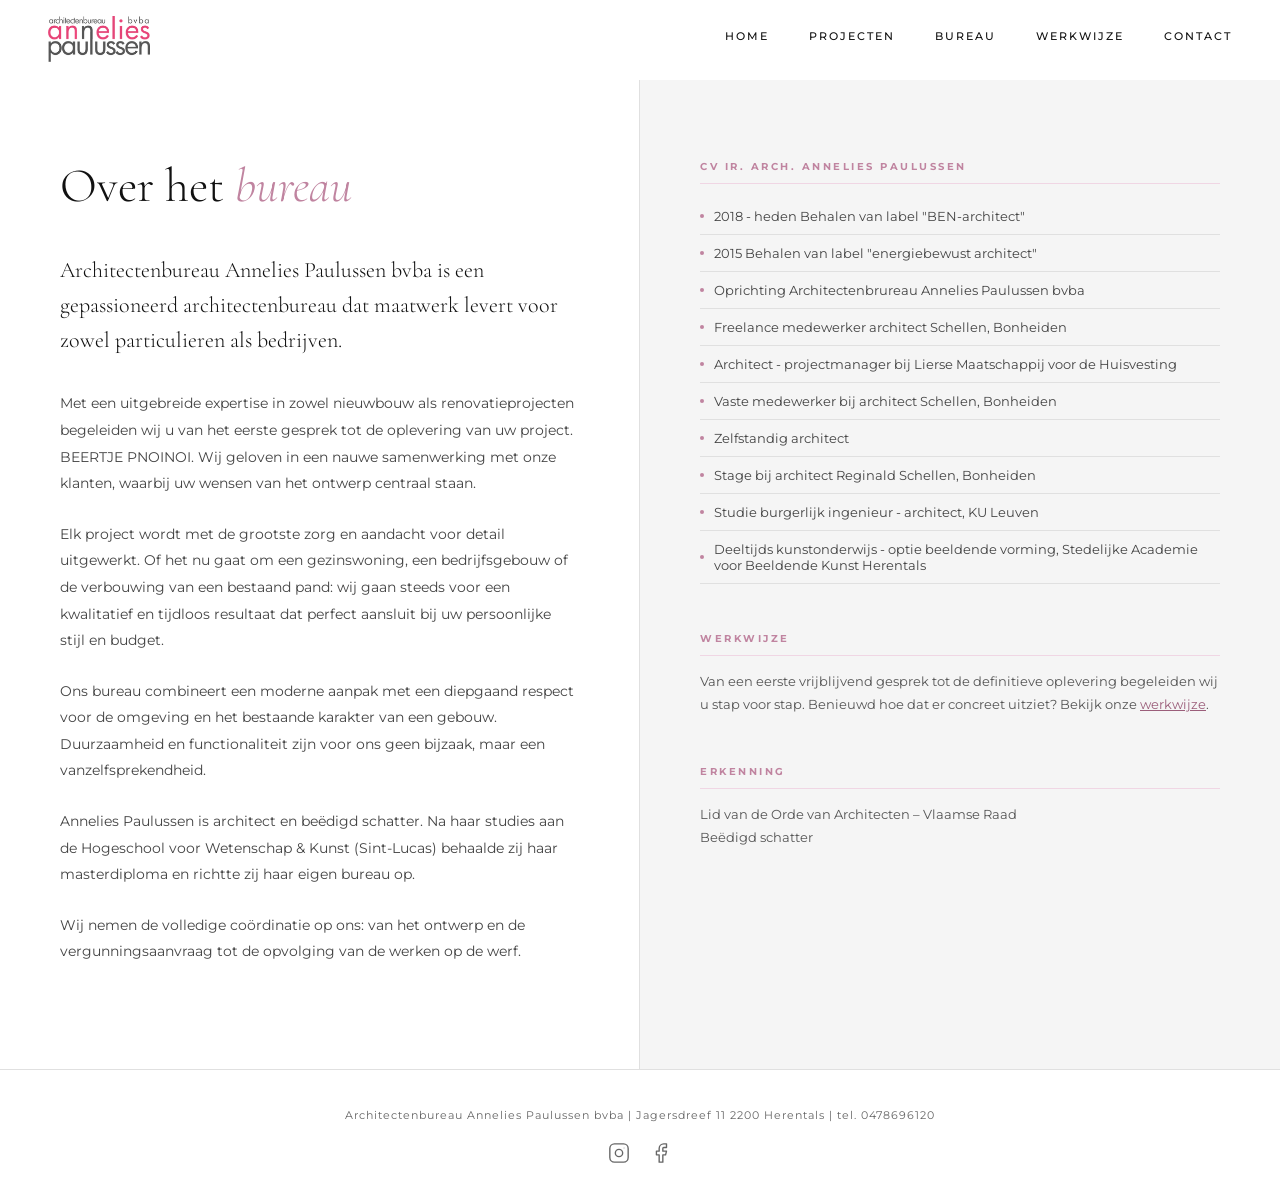
==== bureau/index.html @ 715460a3 "Update services section with professional details" ====
<!DOCTYPE html>
<html lang="nl">
<head>
<meta charset="UTF-8">
<meta name="viewport" content="width=device-width, initial-scale=1.0">
<title>Bureau – Annelies Paulussen Architectenbureau</title>
<link href="https://fonts.googleapis.com/css2?family=Cormorant+Garamond:ital,wght@0,300;0,400;0,500;1,300;1,400&family=Montserrat:wght@300;400;500;600&display=swap" rel="stylesheet">
<link rel="stylesheet" href="../css/style.css">
</head>
<body>
<nav id="navbar">
  <a href="../" aria-label="Home" class="logo-link">
    <img
      src="../images/logo.png"
      alt="Annelies Paulussen Architectenbureau"
      class="logo"
      onerror="this.style.display='none'; document.getElementById('logo-text').style.display='block'"
    >
    <div id="logo-text" style="display:none; cursor:pointer; font-family:'Cormorant Garamond',serif; font-size:18px; letter-spacing:1px;">
      <span style="color:var(--accent)">annelies</span><br>
      <span style="font-size:14px; letter-spacing:2px;">paulussen</span>
    </div>
  </a>

  <ul class="nav-links">
    <li><a href="../">Home</a></li>
    <li>
      <a href="../projecten/">Projecten</a>
      <div class="dropdown">
        <a href="../nieuwbouw/">Nieuwbouw</a>
        <a href="../renovatie/">Renovatie</a>
      </div>
    </li>
    <li><a href="./">Bureau</a></li>
    <li><a href="../werkwijze/">Werkwijze</a></li>
    <li><a href="../contact/">Contact</a></li>
  </ul>

  <button class="hamburger" id="hamburger" aria-label="Menu" onclick="toggleMobileNav()">
    <span></span><span></span><span></span>
  </button>
</nav>

<div class="mobile-nav-backdrop" id="mobileNavBackdrop" onclick="closeMobileNav()"></div>
<nav class="mobile-nav" id="mobileNav">
  <div class="mobile-nav-links">
    <a href="../" class="mn-link">Home</a>
    <a href="../projecten/" class="mn-link">Projecten</a>
    <a href="../nieuwbouw/" class="mn-sub">Nieuwbouw</a>
    <a href="../renovatie/" class="mn-sub">Renovatie</a>
    <a href="./" class="mn-link">Bureau</a>
    <a href="../werkwijze/" class="mn-link">Werkwijze</a>
    <a href="../contact/" class="mn-link">Contact</a>
  </div>
</nav>
<div id="bureau" class="page">
  <div class="bureau-content">
    <div class="bureau-text">
      <h2 class="reveal">Over het <em>bureau</em></h2>
      <p class="lead reveal">Architectenbureau Annelies Paulussen bvba is een gepassioneerd architectenbureau dat maatwerk levert voor zowel particulieren als bedrijven.</p>
      <p class="reveal">Met een uitgebreide expertise in zowel nieuwbouw als renovatieprojecten begeleiden wij u van het eerste gesprek tot de oplevering van uw project. BEERTJE PNOINOI. Wij geloven in een nauwe samenwerking met onze klanten, waarbij uw wensen van het ontwerp centraal staan.</p>
      <p class="reveal">Elk project wordt met de grootste zorg en aandacht voor detail uitgewerkt. Of het nu gaat om een gezinswoning, een bedrijfsgebouw of de verbouwing van een bestaand pand: wij gaan steeds voor een kwalitatief en tijdloos resultaat dat perfect aansluit bij uw persoonlijke stijl en budget.</p>
      <p class="reveal">Ons bureau combineert een moderne aanpak met een diepgaand respect voor de omgeving en het bestaande karakter van een gebouw. Duurzaamheid en functionaliteit zijn voor ons geen bijzaak, maar een vanzelfsprekendheid.</p>
      <p class="reveal">Annelies Paulussen is architect en beëdigd schatter. Na haar studies aan de Hogeschool voor Wetenschap &amp; Kunst (Sint-Lucas) behaalde zij haar masterdiploma en richtte zij haar eigen bureau op.</p>
      <p class="reveal">Wij nemen de volledige coördinatie op ons: van het ontwerp en de vergunningsaanvraag tot de opvolging van de werken op de werf.</p>
    </div>
    <div class="bureau-aside">
      <div class="info-block reveal">
        <h4>CV Ir. Arch. Annelies Paulussen</h4>
        <ul class="diensten-list">
          <li>2018 - heden Behalen van label "BEN-architect"</li>
          <li>2015 Behalen van label "energiebewust architect"</li>
          <li>Oprichting Architectenbrureau Annelies Paulussen bvba</li>
          <li>Freelance medewerker architect Schellen, Bonheiden</li>
          <li>Architect - projectmanager bij Lierse Maatschappij voor de Huisvesting</li>
          <li>Vaste medewerker bij architect Schellen, Bonheiden</li>
          <li>Zelfstandig architect</li>
          <li>Stage bij architect Reginald Schellen, Bonheiden</li>
          <li>Studie burgerlijk ingenieur - architect, KU Leuven</li>
          <li>Deeltijds kunstonderwijs - optie beeldende vorming, Stedelijke Academie voor Beeldende Kunst Herentals</li>
        </ul>
      </div>
      <div class="info-block reveal">
        <h4>Werkwijze</h4>
        <p>Van een eerste vrijblijvend gesprek tot de definitieve oplevering begeleiden wij u stap voor stap. Benieuwd hoe dat er concreet uitziet? Bekijk onze <a href="../werkwijze/" style="color:var(--accent-dark); text-decoration:underline;">werkwijze</a>.</p>
      </div>
      <div class="info-block reveal">
        <h4>Erkenning</h4>
        <p>Lid van de Orde van Architecten – Vlaamse Raad<br>Beëdigd schatter</p>
      </div>
    </div>
  </div>
  <footer>
    <div class="footer-address">
      Architectenbureau Annelies Paulussen bvba | Jagersdreef 11 2200 Herentals | tel. 0478696120
    </div>
    <div class="footer-social">
      <a href="https://www.instagram.com/" target="_blank" rel="noopener" aria-label="Instagram">
        <svg xmlns="http://www.w3.org/2000/svg" viewBox="0 0 24 24" fill="none" stroke="currentColor" stroke-width="1.5" stroke-linecap="round" stroke-linejoin="round">
          <rect x="2" y="2" width="20" height="20" rx="5" ry="5"/>
          <circle cx="12" cy="12" r="4"/>
          <circle cx="17.5" cy="6.5" r="0.5" fill="currentColor" stroke="none"/>
        </svg>
      </a>
      <a href="https://www.facebook.com/" target="_blank" rel="noopener" aria-label="Facebook">
        <svg xmlns="http://www.w3.org/2000/svg" viewBox="0 0 24 24" fill="none" stroke="currentColor" stroke-width="1.5" stroke-linecap="round" stroke-linejoin="round">
          <path d="M18 2h-3a5 5 0 0 0-5 5v3H7v4h3v8h4v-8h3l1-4h-4V7a1 1 0 0 1 1-1h3z"/>
        </svg>
      </a>
    </div>
  </footer>

</div>

<script src="../js/main.js"></script>
</body>
</html>
---- css/style.css ----
:root {
    --white: #ffffff;
    --black: #111111;
    --accent: #c084a0;
    --accent-dark: #9b5e7a;
    --accent-light: #f0d6e4;
    --grey: #f5f5f5;
    --grey-mid: #e0e0e0;
    --text-light: #888;
    --transition: 0.4s cubic-bezier(0.25, 0.46, 0.45, 0.94);
    --nav-height: 80px;
  }

  * { margin: 0; padding: 0; box-sizing: border-box; }
  html { scroll-behavior: smooth; }
  body {
    font-family: 'Montserrat', sans-serif;
    background: var(--white);
    color: var(--black);
    overflow-x: hidden;
  }

  /* ── NAV ── */
  nav {
    position: fixed;
    top: 0; left: 0; right: 0;
    height: var(--nav-height);
    background: var(--white);
    display: flex;
    align-items: center;
    justify-content: space-between;
    padding: 0 48px;
    z-index: 1000;
    /* border-bottom REMOVED – nav overloopt in pagina op desktop */
    transition: box-shadow 0.3s;
  }
  nav.scrolled { box-shadow: 0 2px 20px rgba(0,0,0,0.08); }

  @media (max-width: 768px) {
    nav {
      position: relative;
      top: auto; left: auto; right: auto;
      padding: 0 20px;
      z-index: auto;
      border-bottom: 1px solid var(--grey-mid);
    }
  }

  .logo-link {
    display: flex;
    align-items: center;
    min-width: 0;
    flex-shrink: 1;
    text-decoration: none;
  }
  .logo {
    height: 48px;
    width: auto;
    max-width: 55vw;
    cursor: pointer;
    flex-shrink: 1;
    min-width: 0;
  }

  .nav-links {
    display: flex;
    align-items: center;
    gap: 40px;
    list-style: none;
  }
  .nav-links > li { position: relative; }
  .nav-links a {
    text-decoration: none;
    color: var(--black);
    font-size: 11px;
    font-weight: 500;
    letter-spacing: 2px;
    text-transform: uppercase;
    padding: 4px 0;
    position: relative;
    transition: color var(--transition);
  }
  .nav-links a::after {
    content: '';
    position: absolute;
    bottom: -2px; left: 0;
    width: 0; height: 1px;
    background: var(--accent);
    transition: width var(--transition);
  }
  .nav-links a:hover { color: var(--accent); }
  .nav-links a:hover::after { width: 100%; }

  .dropdown {
    position: absolute;
    top: calc(100% + 8px);
    left: 50%;
    transform: translateX(-50%);
    background: var(--white);
    border: 1px solid var(--grey-mid);
    min-width: 160px;
    opacity: 0;
    pointer-events: none;
    transition: opacity 0.2s ease;
  }
  .dropdown::before {
    content: '';
    position: absolute;
    top: -16px;
    left: 0;
    width: 100%;
    height: 16px;
  }
  .nav-links > li {
    position: relative;
    padding-bottom: 12px;
  }
  .nav-links li:hover .dropdown {
    opacity: 1;
    pointer-events: all;
  }
  /* Forceert het submenu dicht na navigatie. Nodig omdat :hover op
     touchscreens (tablet) "blijft plakken" na een tik, waardoor het
     dropdown-menu van Nieuwbouw/Renovatie anders zichtbaar bleef staan. */
  body.force-close-dropdowns .nav-links .dropdown {
    opacity: 0 !important;
    pointer-events: none !important;
    transition: none !important;
  }
  .dropdown a {
    display: block;
    padding: 12px 20px;
    font-size: 10px;
    letter-spacing: 1.5px;
    border-bottom: 1px solid var(--grey);
    transition: color var(--transition), background var(--transition);
  }
  .dropdown a:last-child { border-bottom: none; }
  .dropdown a::after { display: none; }
  .dropdown a:hover { background: var(--accent-light); color: var(--accent-dark); }
  /* Let op: de vroegere ".force-close-dropdowns" workaround (voor
     "blijvende" :hover op tablets) is verwijderd. Die was enkel nodig
     omdat de oude 1-pagina-site nooit echt herlaadde bij navigatie.
     Nu is elke klik een echte paginanavigatie, dus reset de hover
     vanzelf. */

  /* ── Hamburger ── */
  .hamburger {
    display: none;
    flex-direction: column;
    justify-content: space-between;
    align-items: stretch;
    width: 28px;
    height: 20px;
    cursor: pointer;
    background: none;
    background-color: transparent;
    border: none;
    padding: 0;
    margin: 0;
    flex-shrink: 0;
    position: relative;
    z-index: 2;
    opacity: 1;
    visibility: visible;
    -webkit-appearance: none;
    appearance: none;
    -webkit-tap-highlight-color: transparent;
  }
  .hamburger span {
    display: block;
    width: 100%;
    height: 2px;
    min-height: 2px;
    background: var(--black);
    background-color: var(--black);
    border-radius: 2px;
    opacity: 1;
    flex-shrink: 0;
    transition: transform 0.3s ease, opacity 0.3s ease;
  }
  .hamburger.open span:nth-child(1) { transform: translateY(9px) rotate(45deg); }
  .hamburger.open span:nth-child(2) { opacity: 0; }
  .hamburger.open span:nth-child(3) { transform: translateY(-9px) rotate(-45deg); }

  .mobile-nav-backdrop { display: none; }
  .mobile-nav { display: none; }

  /* ── PAGES ──
     Elke pagina is nu een apart bestand, dus geen display:none/active-
     toggle meer nodig (dat was enkel voor de vorige 1-pagina-versie). */
  .page { min-height: 100vh; padding-top: var(--nav-height); }
  @media (max-width: 768px) {
    .page { padding-top: 0; }
  }

  /* ── SCROLL REVEAL ── */
  .reveal {
    opacity: 0;
    transform: translateY(30px);
    transition: opacity 0.7s ease, transform 0.7s ease;
  }
  .reveal.visible { opacity: 1; transform: translateY(0); }

  /* ══════════════════════════════
     HOME
  ══════════════════════════════ */
  #home { padding-top: var(--nav-height); background: var(--white); }

  /* Intro blokken */
  .home-intro {
    padding: 60px 60px 0;
    background: var(--white);
  }

  .home-row {
    display: flex;
    align-items: center;
    gap: 60px;
    margin-bottom: 0;
  }
  .home-row.reverse { flex-direction: row-reverse; }

  .home-row-img {
    flex: 0 0 48%;
    aspect-ratio: 4/3;
    overflow: hidden;
    background: var(--grey);
  }
  .home-row-img img {
    width: 100%;
    height: 100%;
    object-fit: cover;
    display: block;
  }

  .home-row-text {
    flex: 1;
    padding: 20px 0;
  }
  .home-row-text h2 {
    font-family: 'Cormorant Garamond', serif;
    font-size: 38px;
    font-weight: 300;
    line-height: 1.2;
    margin-bottom: 20px;
  }
  .home-row-text h2 em { color: var(--accent); font-style: italic; }
  .home-row-text p {
    font-size: 14px;
    line-height: 1.9;
    color: #555;
    margin-bottom: 16px;
  }

  /* Scheidingslijn */
  .home-divider {
    display: flex;
    justify-content: center;
    margin: 48px 0;
  }
  .home-divider span {
    display: block;
    width: 80px;
    height: 1px;
    background: var(--black);
  }

  /* Projecten sectie op home */
  .home-projects {
    padding: 0 60px 60px;
    background: var(--white);
  }
  .home-projects-title {
    font-family: 'Cormorant Garamond', serif;
    font-size: 42px;
    font-weight: 300;
    text-align: center;
    margin-bottom: 40px;
  }
  .home-projects-title em { color: var(--accent); font-style: italic; }

  .home-projects-grid {
    display: grid;
    grid-template-columns: 1fr 1fr;
    gap: 32px;
    max-width: 960px;
    margin: 0 auto 40px;
  }

  .home-project-card {
    cursor: pointer;
    position: relative;
    overflow: hidden;
    background: var(--grey);
  }
  .home-project-card-img {
    aspect-ratio: 4/3;
    overflow: hidden;
    background: var(--grey);
    position: relative;
  }
  .home-project-card-img img {
    width: 100%;
    height: 100%;
    object-fit: cover;
    display: block;
    transition: transform 0.5s var(--transition);
  }
  .home-project-card:hover .home-project-card-img img { transform: scale(1.05); }
  .home-project-card-label {
    padding: 14px 0 4px;
  }
  .home-project-card-label h4 {
    font-family: 'Cormorant Garamond', serif;
    font-size: 18px;
    font-weight: 400;
    margin-bottom: 2px;
  }
  .home-project-card-label p {
    font-size: 10px;
    letter-spacing: 1.5px;
    text-transform: uppercase;
    color: var(--text-light);
  }

  .home-meer-btn {
    display: flex;
    justify-content: center;
    margin-top: 8px;
  }
  .home-meer-btn button,
  .home-meer-btn a {
    display: inline-flex;
    align-items: center;
    gap: 12px;
    background: var(--black);
    color: white;
    border: none;
    padding: 14px 36px;
    font-family: 'Montserrat', sans-serif;
    font-size: 10px;
    letter-spacing: 2.5px;
    text-transform: uppercase;
    text-decoration: none;
    cursor: pointer;
    transition: background 0.3s, gap 0.3s;
  }
  .home-meer-btn button:hover,
  .home-meer-btn a:hover { background: var(--accent); gap: 18px; }
  .home-meer-btn button::after,
  .home-meer-btn a::after { content: '→'; }

  /* ══════════════════════════════
     PROJECTEN OVERZICHT
  ══════════════════════════════ */
  .page-header {
    padding: 60px 60px 40px;
    text-align: center;
  }
  .page-header h2 {
    font-family: 'Cormorant Garamond', serif;
    font-size: 52px;
    font-weight: 300;
    letter-spacing: -1px;
  }
  .page-header h2 span { color: var(--accent); font-style: italic; }

  /* Projecten pagina: 2 foto's naast elkaar met witte strook */
  .projects-overview {
    display: grid;
    grid-template-columns: 1fr 1fr;
    gap: 0;
    padding: 0 60px 60px;
    background: var(--white);
  }

  .project-category {
    display: block;
    position: relative;
    overflow: hidden;
    cursor: pointer;
    background: #1a1a1a;
    aspect-ratio: 3/2;
    margin: 0 20px;
  }
  .project-category-bg {
    position: absolute;
    inset: 0;
    background-size: cover;
    background-position: center;
    transition: transform 0.7s cubic-bezier(0.25, 0.46, 0.45, 0.94);
  }
  .cat-nieuwbouw {
    background-image: url('../images/cat-nieuwbouw.jpg');
    background-size: cover;
    background-position: center;
    background-color: #3a3a3a;
  }
  .cat-renovatie {
    background-image: url('../images/cat-renovatie.jpg');
    background-size: cover;
    background-position: center;
    background-color: #2e2e2e;
  }
  .project-category:hover .project-category-bg { transform: scale(1.04); }

  .project-category-overlay {
    position: absolute;
    inset: 0;
    background: linear-gradient(to top, rgba(0,0,0,0.7) 0%, rgba(0,0,0,0.2) 60%, transparent 100%);
    transition: background 0.4s;
  }
  .project-category:hover .project-category-overlay {
    background: linear-gradient(to top, rgba(0,0,0,0.75) 0%, rgba(0,0,0,0.3) 60%, rgba(0,0,0,0.1) 100%);
  }
  .project-category::after {
    content: '';
    position: absolute;
    inset: 0;
    box-shadow: inset 0 0 0 0 var(--accent);
    transition: box-shadow 0.35s ease;
    pointer-events: none;
    z-index: 3;
  }
  .project-category:hover::after {
    box-shadow: inset 0 0 0 3px var(--accent), 0 0 30px rgba(192,132,160,0.25);
  }

  .project-category-label {
    position: absolute;
    bottom: 40px;
    left: 40px;
    color: white;
    z-index: 2;
  }
  .project-category-label h3 {
    font-family: 'Cormorant Garamond', serif;
    font-size: 36px;
    font-weight: 300;
  }
  .project-category-label p {
    font-size: 10px;
    letter-spacing: 2px;
    text-transform: uppercase;
    color: var(--accent-light);
    margin-top: 6px;
    display: flex;
    align-items: center;
    gap: 8px;
  }
  .project-category-label p::after {
    content: '→';
    transition: transform 0.3s;
  }
  .project-category:hover .project-category-label p::after { transform: translateX(6px); }

  /* ── FOTO GRID (Nieuwbouw / Renovatie) ── */
  .photo-grid-page .page-header { margin-bottom: 0; }

  /* back-btn VERWIJDERD per punt 5 */

  /* 2 per rij op desktop */
  .photo-grid {
    display: grid;
    grid-template-columns: 1fr 1fr;
    gap: 32px;
    padding: 0 60px 60px;
  }

  .photo-item {
    position: relative;
    aspect-ratio: 4/3;
    overflow: hidden;
    cursor: pointer;
    background: #e8e8e8;
  }

  .photo-item-bg {
    width: 100%; height: 100%;
    background-size: cover;
    background-position: center;
    transition: transform 0.5s var(--transition), opacity 0.5s ease;
    /* Geen donker worden: overlay regelt alleen glow, geen verduistering */
  }
  .photo-item-bg.lazy-bg { opacity: 0; }
  .photo-item-bg.lazy-bg.loaded { opacity: 1; }
  /* hover: GEEN schaal op bg → geen donker effect, wel glow via ::after */
  .photo-item:hover .photo-item-bg { transform: scale(1.03); }

  .photo-item-overlay {
    position: absolute;
    inset: 0;
    /* Roze/paarse gloed bij hover, geen donkere overlay */
    background: rgba(0,0,0,0);
    transition: background 0.4s;
    display: flex;
    align-items: flex-end;
    padding: 20px;
  }
  /* Geen zwart bij hover – enkel roze gloed via box-shadow */
  .photo-item:hover .photo-item-overlay { background: rgba(192,132,160,0.18); }
  .photo-item::after {
    content: '';
    position: absolute;
    inset: 0;
    box-shadow: inset 0 0 0 0 var(--accent);
    transition: box-shadow 0.35s ease;
    pointer-events: none;
    z-index: 3;
  }
  .photo-item:hover::after {
    box-shadow: inset 0 0 0 3px var(--accent), 0 0 30px rgba(192,132,160,0.5);
  }

  .photo-item-label {
    color: white;
    opacity: 0;
    transform: translateY(8px);
    transition: opacity 0.3s, transform 0.3s;
    z-index: 4;
    position: relative;
    text-shadow: 0 1px 6px rgba(0,0,0,0.7);
  }
  .photo-item:hover .photo-item-label { opacity: 1; transform: translateY(0); }
  .photo-item-label h4 {
    font-family: 'Cormorant Garamond', serif;
    font-size: 20px;
    font-weight: 400;
  }
  .photo-item-label p {
    font-size: 10px;
    letter-spacing: 1.5px;
    text-transform: uppercase;
    color: var(--accent-light);
    margin-top: 2px;
  }

  /* Placeholders */
  .ph-1 { background-color: #c8c8c8; }
  .ph-2 { background-color: #d4d4d4; }
  .ph-3 { background-color: #b8b8b8; }
  .ph-4 { background-color: #cfcfcf; }
  .ph-5 { background-color: #c0c0c0; }
  .ph-6 { background-color: #d8d8d8; }
  .ph-7 { background-color: #bdbdbd; }
  .ph-8 { background-color: #cacaca; }
  .ph-9 { background-color: #d0d0d0; }

  /* ══════════════════════════════
     PROJECT VIEWER (volledig wit, inline pagina)
  ══════════════════════════════ */
  .project-viewer {
    display: none;
    background: var(--white);
    min-height: calc(100vh - var(--nav-height));
    padding-top: var(--nav-height);
  }
  .project-viewer.open { display: block; }

  .viewer-page-wrap {
    max-width: 1200px;
    margin: 0 auto;
    padding: 48px 60px 60px;
  }

  /* Terug-knop bovenaan */
  .viewer-back-top {
    display: inline-flex;
    align-items: center;
    gap: 8px;
    font-size: 10px;
    letter-spacing: 2px;
    text-transform: uppercase;
    color: var(--text-light);
    cursor: pointer;
    background: none;
    border: none;
    margin-bottom: 36px;
    transition: color 0.25s;
    padding: 0;
  }
  .viewer-back-top:hover { color: var(--accent); }
  .viewer-back-top::before { content: '←'; font-size: 14px; margin-right: 2px; }

  .viewer-page-title {
    font-family: 'Cormorant Garamond', serif;
    font-size: 46px;
    font-weight: 300;
    text-align: center;
    letter-spacing: -0.5px;
  }
  .viewer-page-loc {
    font-size: 11px;
    letter-spacing: 2.5px;
    text-transform: uppercase;
    color: var(--text-light);
    text-align: center;
    margin-top: 6px;
  }
  .viewer-page-divider {
    display: flex;
    justify-content: center;
    margin: 24px 0 36px;
  }
  .viewer-page-divider span {
    display: block;
    width: 60px;
    height: 1px;
    background: var(--black);
  }

  /* Layout: strip links, grote foto rechts */
  .viewer-content-layout {
    display: flex;
    gap: 24px;
    align-items: flex-start;
  }

  /* Thumbnail strip */
  .viewer-strip {
    width: 120px;
    flex-shrink: 0;
    max-height: 600px;
    overflow-y: auto;
    display: flex;
    flex-direction: column;
    gap: 8px;
    scrollbar-width: thin;
    scrollbar-color: var(--grey-mid) transparent;
  }
  .viewer-strip::-webkit-scrollbar { width: 4px; }
  .viewer-strip::-webkit-scrollbar-track { background: transparent; }
  .viewer-strip::-webkit-scrollbar-thumb { background: var(--grey-mid); border-radius: 2px; }

  .viewer-thumb {
    position: relative;
    aspect-ratio: 4/3;
    cursor: pointer;
    overflow: hidden;
    flex-shrink: 0;
    border: 2px solid transparent;
    transition: border-color 0.25s, box-shadow 0.25s;
    background: var(--grey);
  }
  .viewer-thumb img {
    width: 100%; height: 100%;
    object-fit: cover;
    display: block;
    opacity: 0;
    transition: opacity 0.4s ease;
  }
  .viewer-thumb img.loaded { opacity: 1; }
  .viewer-thumb-placeholder {
    width: 100%; height: 100%;
    background: var(--grey);
    display: flex;
    align-items: center;
    justify-content: center;
    color: var(--text-light);
    font-size: 9px;
  }
  .viewer-thumb.active {
    border-color: var(--accent);
    box-shadow: 0 0 14px rgba(192,132,160,0.55);
  }
  .viewer-thumb-num {
    position: absolute;
    bottom: 4px; right: 6px;
    font-size: 9px;
    color: rgba(0,0,0,0.35);
    letter-spacing: 0.5px;
  }

  /* Grote foto rechts */
  .viewer-main-area {
    flex: 1;
    display: flex;
    flex-direction: column;
  }

  .viewer-img-wrap {
    position: relative;
    background: var(--grey);
    overflow: hidden;
  }
  .viewer-img {
    width: 100%;
    max-height: 600px;
    object-fit: contain;
    display: block;
  }
  .viewer-img-placeholder {
    width: 100%;
    aspect-ratio: 16/10;
    background: var(--grey);
    display: flex;
    align-items: center;
    justify-content: center;
    flex-direction: column;
    gap: 12px;
    color: var(--text-light);
    font-size: 12px;
    letter-spacing: 2px;
    text-transform: uppercase;
  }

  /* Pijlen onder de foto */
  .viewer-arrows {
    display: flex;
    align-items: center;
    justify-content: space-between;
    margin-top: 16px;
  }
  .viewer-arrow-btn {
    display: inline-flex;
    align-items: center;
    gap: 8px;
    background: none;
    border: 1px solid var(--grey-mid);
    color: var(--black);
    padding: 10px 20px;
    font-family: 'Montserrat', sans-serif;
    font-size: 10px;
    letter-spacing: 2px;
    text-transform: uppercase;
    cursor: pointer;
    transition: border-color 0.25s, color 0.25s, background 0.25s;
  }
  .viewer-arrow-btn:hover { border-color: var(--accent); color: var(--accent); background: var(--accent-light); }
  .viewer-counter {
    font-size: 11px;
    letter-spacing: 2px;
    color: var(--text-light);
  }

  /* ══════════════════════════════
     BUREAU
  ══════════════════════════════ */
  .bureau-content {
    display: grid;
    grid-template-columns: 1fr 1fr;
    gap: 0;
    min-height: calc(100vh - var(--nav-height));
  }
  .bureau-text {
    padding: 80px 60px;
    border-right: 1px solid var(--grey-mid);
  }
  .bureau-text h2 {
    font-family: 'Cormorant Garamond', serif;
    font-size: 48px;
    font-weight: 300;
    margin-bottom: 40px;
    line-height: 1.1;
  }
  .bureau-text h2 em { color: var(--accent); font-style: italic; }
  .bureau-text p {
    font-size: 14px;
    line-height: 1.9;
    color: #444;
    margin-bottom: 24px;
  }
  .bureau-text .lead {
    font-family: 'Cormorant Garamond', serif;
    font-size: 22px;
    font-weight: 300;
    color: var(--black);
    line-height: 1.6;
    margin-bottom: 32px;
  }
  .bureau-aside {
    padding: 80px 60px;
    background: var(--grey);
  }
  .info-block { margin-bottom: 48px; }
  .info-block h4 {
    font-size: 10px;
    letter-spacing: 2.5px;
    text-transform: uppercase;
    color: var(--accent);
    margin-bottom: 14px;
    padding-bottom: 10px;
    border-bottom: 1px solid var(--accent-light);
  }
  .info-block p { font-size: 13px; line-height: 1.8; color: #555; }
  .diensten-list { list-style: none; }
  .diensten-list li {
    font-size: 13px;
    padding: 10px 0;
    border-bottom: 1px solid var(--grey-mid);
    display: flex; align-items: center; gap: 10px;
    color: #444;
  }
  .diensten-list li::before {
    content: '';
    width: 4px; height: 4px;
    border-radius: 50%;
    background: var(--accent);
    flex-shrink: 0;
  }

  /* ══════════════════════════════
     CONTACT
  ══════════════════════════════ */
  .contact-layout {
    display: grid;
    grid-template-columns: 1fr 1fr;
    min-height: calc(100vh - var(--nav-height));
  }
  .contact-info {
    padding: 80px 60px;
    background: var(--grey);
  }
  .contact-info h2 {
    font-family: 'Cormorant Garamond', serif;
    font-size: 48px;
    font-weight: 300;
    margin-bottom: 50px;
    line-height: 1.1;
  }
  .contact-info h2 em { color: var(--accent); font-style: italic; }
  .contact-detail { margin-bottom: 36px; }
  .contact-detail h4 {
    font-size: 10px;
    letter-spacing: 2.5px;
    text-transform: uppercase;
    color: var(--accent);
    margin-bottom: 10px;
  }
  .contact-detail p, .contact-detail a {
    font-size: 14px;
    line-height: 1.8;
    color: #444;
    text-decoration: none;
    display: block;
    transition: color 0.3s;
  }
  .contact-detail a:hover { color: var(--accent); }
  .contact-form-wrap { padding: 80px 60px; }
  .contact-form-wrap h3 {
    font-family: 'Cormorant Garamond', serif;
    font-size: 32px;
    font-weight: 300;
    margin-bottom: 40px;
  }
  .form-group { margin-bottom: 28px; }
  .form-group label {
    display: block;
    font-size: 10px;
    letter-spacing: 2px;
    text-transform: uppercase;
    color: var(--text-light);
    margin-bottom: 8px;
  }
  .form-group input,
  .form-group textarea,
  .form-group select {
    width: 100%;
    border: none;
    border-bottom: 1px solid var(--grey-mid);
    background: transparent;
    padding: 10px 0;
    font-family: 'Montserrat', sans-serif;
    font-size: 14px;
    color: var(--black);
    outline: none;
    transition: border-color 0.3s;
    resize: none;
  }
  .form-group input:focus,
  .form-group textarea:focus { border-color: var(--accent); }
  .submit-btn {
    display: inline-flex;
    align-items: center;
    gap: 12px;
    background: var(--black);
    color: white;
    border: none;
    padding: 16px 36px;
    font-family: 'Montserrat', sans-serif;
    font-size: 10px;
    letter-spacing: 2.5px;
    text-transform: uppercase;
    cursor: pointer;
    transition: background 0.3s, gap 0.3s;
    margin-top: 8px;
  }
  .submit-btn:hover { background: var(--accent); gap: 18px; }
  .submit-btn::after { content: '→'; }

  /* ══════════════════════════════
     WERKWIJZE
  ══════════════════════════════ */
  .werkwijze-intro {
    max-width: 720px;
    margin: 0 auto;
    padding: 0 60px 48px;
    text-align: center;
  }
  .werkwijze-intro p {
    font-size: 14px;
    line-height: 1.9;
    color: #555;
  }

  .werkwijze-steps {
    max-width: 820px;
    margin: 0 auto;
    padding: 0 60px 80px;
  }
  .werkwijze-step {
    display: flex;
    gap: 32px;
    position: relative;
    padding-bottom: 56px;
  }
  .werkwijze-step::before {
    content: '';
    position: absolute;
    left: 27px;
    top: 60px;
    bottom: 0;
    width: 1px;
    background: var(--grey-mid);
  }
  .werkwijze-step:last-child { padding-bottom: 0; }
  .werkwijze-step:last-child::before { display: none; }

  .werkwijze-step-number {
    flex-shrink: 0;
    width: 56px;
    height: 56px;
    border-radius: 50%;
    border: 1px solid var(--accent);
    background: var(--white);
    display: flex;
    align-items: center;
    justify-content: center;
    font-family: 'Cormorant Garamond', serif;
    font-size: 20px;
    font-weight: 400;
    color: var(--accent-dark);
    position: relative;
    z-index: 2;
  }
  .werkwijze-step-content { padding-top: 8px; }
  .werkwijze-step-content h3 {
    font-family: 'Cormorant Garamond', serif;
    font-size: 26px;
    font-weight: 400;
    margin-bottom: 10px;
  }
  .werkwijze-step-content p {
    font-size: 14px;
    line-height: 1.9;
    color: #555;
  }

  /* ══════════════════════════════
     FOOTER – OVERAL WIT
  ══════════════════════════════ */
  footer {
    background: var(--white);
    color: #666;
    padding: 36px 60px;
    border-top: 1px solid var(--grey-mid);
    text-align: center;
    font-size: 11px;
    letter-spacing: 1px;
    line-height: 1.8;
  }
  footer .footer-address { margin-bottom: 16px; }
  footer .footer-social {
    display: flex;
    align-items: center;
    justify-content: center;
    gap: 20px;
    margin-top: 8px;
  }
  footer .footer-social a {
    display: inline-flex;
    align-items: center;
    justify-content: center;
    color: #666;
    transition: color 0.3s;
    text-decoration: none;
  }
  footer .footer-social a:hover { color: var(--accent); }
  footer .footer-social svg { width: 22px; height: 22px; }

  /* ── ANIMATIONS ── */
  @keyframes fadeInUp {
    from { opacity: 0; transform: translateY(20px); }
    to { opacity: 1; transform: translateY(0); }
  }
  .stagger > * { opacity: 0; animation: fadeInUp 0.6s forwards; }
  .stagger > *:nth-child(1) { animation-delay: 0.1s; }
  .stagger > *:nth-child(2) { animation-delay: 0.2s; }
  .stagger > *:nth-child(3) { animation-delay: 0.3s; }
  .stagger > *:nth-child(4) { animation-delay: 0.4s; }
  .stagger > *:nth-child(5) { animation-delay: 0.5s; }

  .form-success { display: none; text-align: center; padding: 40px; }
  .form-success.show { display: block; }
  .form-success h3 {
    font-family: 'Cormorant Garamond', serif;
    font-size: 32px;
    color: var(--accent);
    margin-bottom: 12px;
  }

  /* ══════════════════════════════
     MOBILE  (≤ 768px)
  ══════════════════════════════ */
  @media (max-width: 768px) {
    .nav-links { display: none !important; }
    .hamburger { display: flex; }

    .mobile-nav {
      display: block;
      width: 100%;
      background: var(--white);
      border-top: 2px solid var(--accent-light);
      border-bottom: 2px solid var(--accent-light);
      box-shadow: 0 6px 20px rgba(0,0,0,0.10);
      overflow: hidden;
      max-height: 0;
      transition: max-height 0.35s cubic-bezier(0.25,0.46,0.45,0.94);
    }
    /* max-height i.p.v. een vaste px-hoogte: past zich automatisch aan
       als er ooit een menu-item bijkomt (zoals nu "Werkwijze"), zonder
       dat de openingsanimatie moet worden herberekend. */
    .mobile-nav.open { max-height: 480px; }

    .mobile-nav-links { display: flex; flex-direction: column; }
    .mobile-nav-links .mn-link {
      display: block;
      text-decoration: none;
      color: var(--black);
      font-size: 13px;
      font-weight: 600;
      letter-spacing: 2.5px;
      text-transform: uppercase;
      padding: 18px 28px;
      border-bottom: 1px solid var(--grey-mid);
      transition: color 0.2s, background 0.2s;
      -webkit-tap-highlight-color: transparent;
    }
    .mobile-nav-links .mn-link:active { color: var(--accent); background: var(--accent-light); }
    .mobile-nav-links .mn-sub {
      display: block;
      text-decoration: none;
      color: #999;
      font-size: 11px;
      font-weight: 500;
      letter-spacing: 2px;
      text-transform: uppercase;
      padding: 14px 28px 14px 52px;
      border-bottom: 1px solid var(--grey-mid);
      transition: color 0.2s, background 0.2s;
      position: relative;
      -webkit-tap-highlight-color: transparent;
    }
    .mobile-nav-links .mn-sub::before {
      content: '';
      position: absolute;
      left: 32px; top: 50%;
      transform: translateY(-50%);
      width: 10px; height: 1px;
      background: var(--accent);
      opacity: 0.6;
    }
    .mobile-nav-links .mn-sub:active { color: var(--accent); background: var(--accent-light); }

    .page { padding-top: 0; }
    #home { padding-top: 0; }
    .page-header { padding: 40px 24px 24px; }

    .home-intro { padding: 40px 24px 0; }
    .home-row { flex-direction: column !important; gap: 24px; }
    .home-row-img { flex: none; width: 100%; }
    .home-projects { padding: 0 24px 40px; }
    .home-projects-grid { grid-template-columns: 1fr; }

    .projects-overview { grid-template-columns: 1fr; padding: 0 24px 40px; }
    .project-category { height: 55vw; margin: 0 0 24px; }

    .photo-grid { grid-template-columns: 1fr; padding: 0 24px 40px; }

    .bureau-content, .contact-layout { grid-template-columns: 1fr; }
    .bureau-text, .bureau-aside, .contact-info, .contact-form-wrap { padding: 40px 24px; }

    .werkwijze-intro { padding: 0 24px 36px; }
    .werkwijze-steps { padding: 0 24px 48px; }
    .werkwijze-step { gap: 20px; padding-bottom: 44px; }
    .werkwijze-step::before { left: 21px; top: 48px; }
    .werkwijze-step-number { width: 44px; height: 44px; font-size: 16px; }
    .werkwijze-step-content h3 { font-size: 21px; }

    footer { padding: 24px 20px; }

    /* Viewer op mobiel */
    .viewer-page-wrap { padding: 24px 16px 40px; }
    .viewer-content-layout { flex-direction: column; }
    .viewer-strip { width: 100%; max-height: none; flex-direction: row; overflow-x: auto; overflow-y: hidden; }
    .viewer-thumb { width: 80px; flex-shrink: 0; }
    .viewer-page-title { font-size: 32px; }
  }
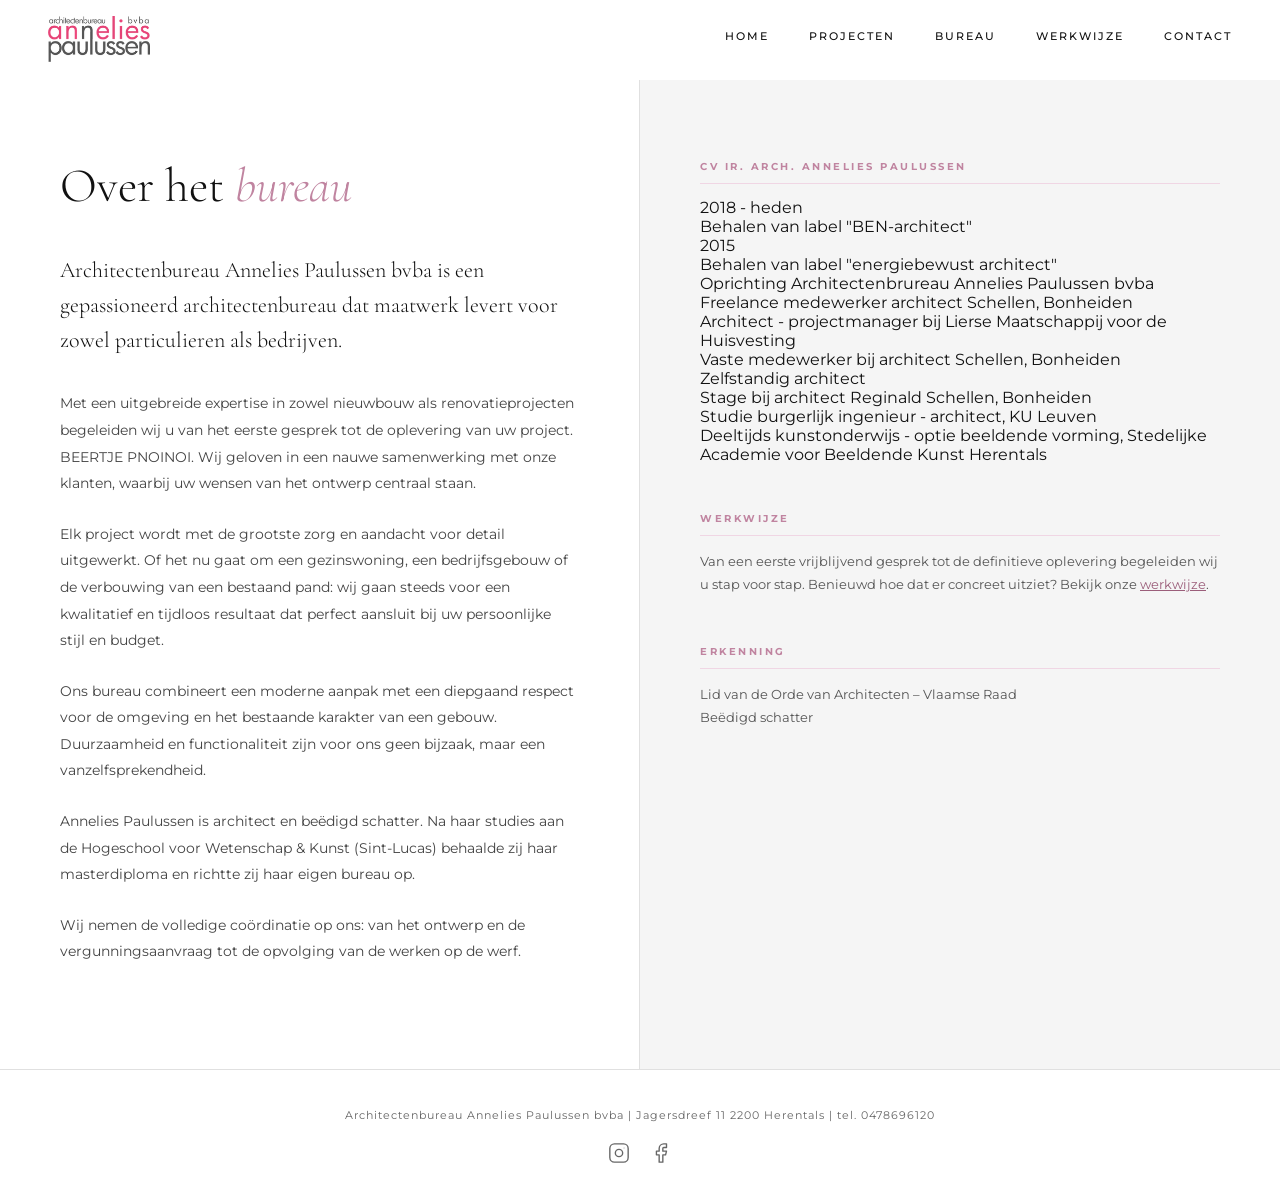
==== commit ad8bbd14: "Rename index-16.html to index.html" ====
--- a/bureau/index.html
+++ b/bureau/index.html
@@ -67,18 +67,37 @@
     <div class="bureau-aside">
       <div class="info-block reveal">
         <h4>CV Ir. Arch. Annelies Paulussen</h4>
-        <ul class="diensten-list">
-          <li>2018 - heden Behalen van label "BEN-architect"</li>
-          <li>2015 Behalen van label "energiebewust architect"</li>
-          <li>Oprichting Architectenbrureau Annelies Paulussen bvba</li>
-          <li>Freelance medewerker architect Schellen, Bonheiden</li>
-          <li>Architect - projectmanager bij Lierse Maatschappij voor de Huisvesting</li>
-          <li>Vaste medewerker bij architect Schellen, Bonheiden</li>
-          <li>Zelfstandig architect</li>
-          <li>Stage bij architect Reginald Schellen, Bonheiden</li>
-          <li>Studie burgerlijk ingenieur - architect, KU Leuven</li>
-          <li>Deeltijds kunstonderwijs - optie beeldende vorming, Stedelijke Academie voor Beeldende Kunst Herentals</li>
-        </ul>
+        <div class="cv-grid">
+          <div class="cv-year">2018 - heden</div>
+          <div class="cv-desc">Behalen van label "BEN-architect"</div>
+
+          <div class="cv-year">2015</div>
+          <div class="cv-desc">Behalen van label "energiebewust architect"</div>
+
+          <div class="cv-year"></div>
+          <div class="cv-desc">Oprichting Architectenbrureau Annelies Paulussen bvba</div>
+
+          <div class="cv-year"></div>
+          <div class="cv-desc">Freelance medewerker architect Schellen, Bonheiden</div>
+
+          <div class="cv-year"></div>
+          <div class="cv-desc">Architect - projectmanager bij Lierse Maatschappij voor de Huisvesting</div>
+
+          <div class="cv-year"></div>
+          <div class="cv-desc">Vaste medewerker bij architect Schellen, Bonheiden</div>
+
+          <div class="cv-year"></div>
+          <div class="cv-desc">Zelfstandig architect</div>
+
+          <div class="cv-year"></div>
+          <div class="cv-desc">Stage bij architect Reginald Schellen, Bonheiden</div>
+
+          <div class="cv-year"></div>
+          <div class="cv-desc">Studie burgerlijk ingenieur - architect, KU Leuven</div>
+
+          <div class="cv-year"></div>
+          <div class="cv-desc">Deeltijds kunstonderwijs - optie beeldende vorming, Stedelijke Academie voor Beeldende Kunst Herentals</div>
+        </div>
       </div>
       <div class="info-block reveal">
         <h4>Werkwijze</h4>
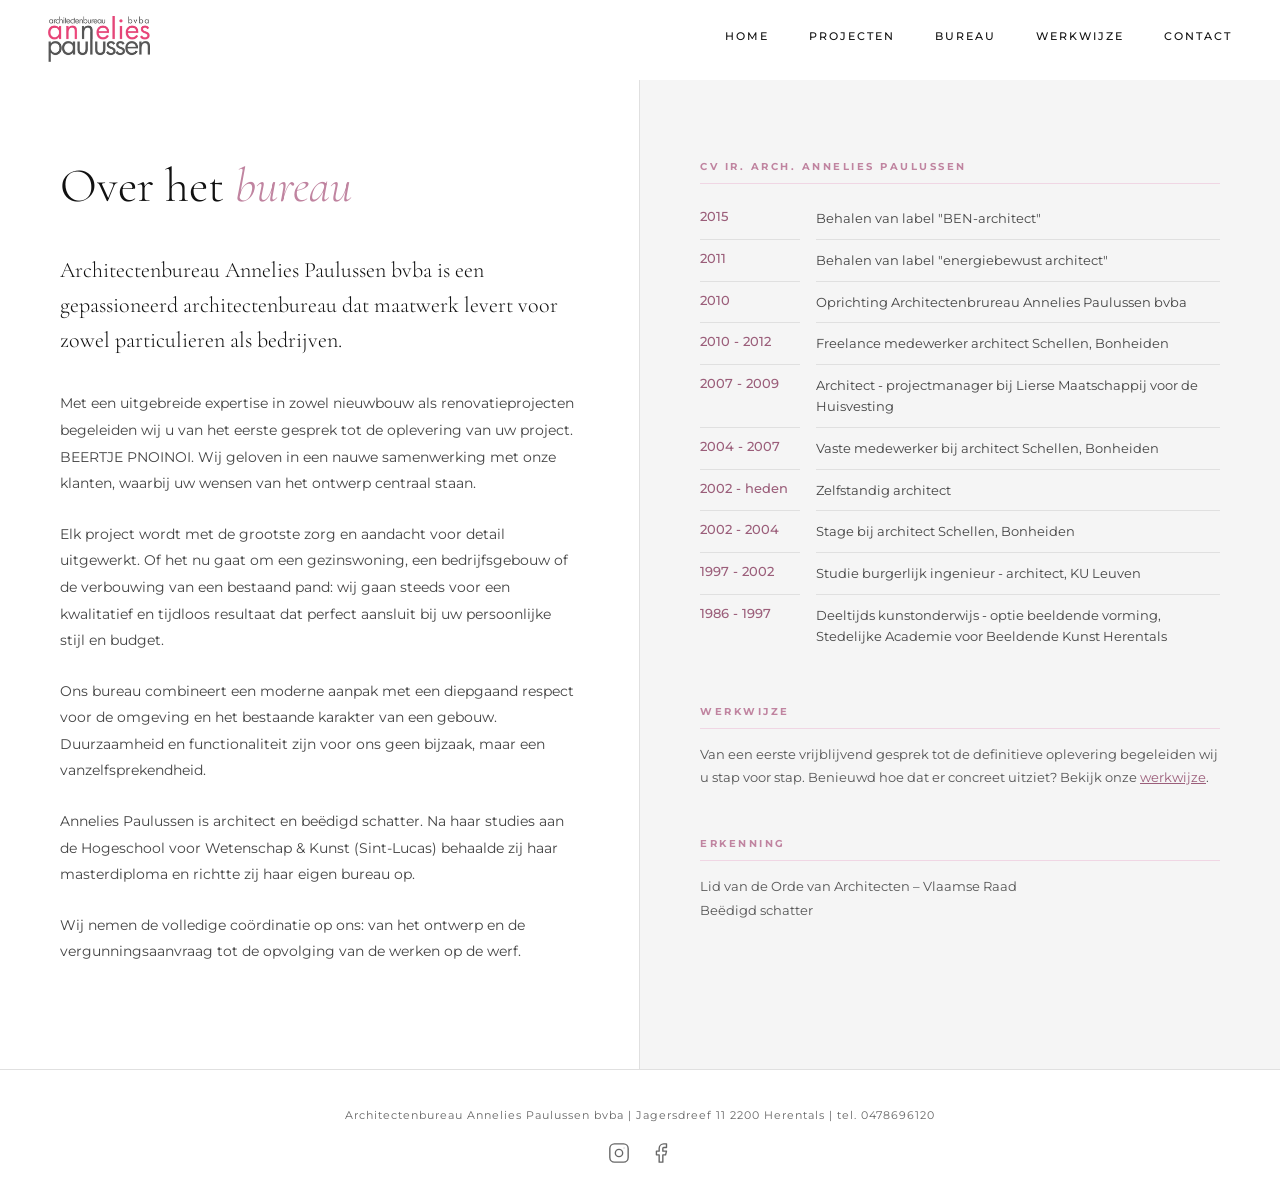
==== commit db6a2190: "Update CV years and descriptions in index.html" ====
--- a/bureau/index.html
+++ b/bureau/index.html
@@ -68,34 +68,34 @@
       <div class="info-block reveal">
         <h4>CV Ir. Arch. Annelies Paulussen</h4>
         <div class="cv-grid">
-          <div class="cv-year">2018 - heden</div>
+          <div class="cv-year">2015</div>
           <div class="cv-desc">Behalen van label "BEN-architect"</div>
 
-          <div class="cv-year">2015</div>
+          <div class="cv-year">2011</div>
           <div class="cv-desc">Behalen van label "energiebewust architect"</div>
 
-          <div class="cv-year"></div>
+          <div class="cv-year">2010</div>
           <div class="cv-desc">Oprichting Architectenbrureau Annelies Paulussen bvba</div>
 
-          <div class="cv-year"></div>
+          <div class="cv-year">2010 - 2012</div>
           <div class="cv-desc">Freelance medewerker architect Schellen, Bonheiden</div>
 
-          <div class="cv-year"></div>
+          <div class="cv-year">2007 - 2009</div>
           <div class="cv-desc">Architect - projectmanager bij Lierse Maatschappij voor de Huisvesting</div>
 
-          <div class="cv-year"></div>
+          <div class="cv-year">2004 - 2007</div>
           <div class="cv-desc">Vaste medewerker bij architect Schellen, Bonheiden</div>
 
-          <div class="cv-year"></div>
+          <div class="cv-year">2002 - heden</div>
           <div class="cv-desc">Zelfstandig architect</div>
 
-          <div class="cv-year"></div>
-          <div class="cv-desc">Stage bij architect Reginald Schellen, Bonheiden</div>
+          <div class="cv-year">2002 - 2004</div>
+          <div class="cv-desc">Stage bij architect Schellen, Bonheiden</div>
 
-          <div class="cv-year"></div>
+          <div class="cv-year">1997 - 2002</div>
           <div class="cv-desc">Studie burgerlijk ingenieur - architect, KU Leuven</div>
 
-          <div class="cv-year"></div>
+          <div class="cv-year">1986 - 1997</div>
           <div class="cv-desc">Deeltijds kunstonderwijs - optie beeldende vorming, Stedelijke Academie voor Beeldende Kunst Herentals</div>
         </div>
       </div>
--- a/css/style.css
+++ b/css/style.css
@@ -784,21 +784,27 @@
     border-bottom: 1px solid var(--accent-light);
   }
   .info-block p { font-size: 13px; line-height: 1.8; color: #555; }
-  .diensten-list { list-style: none; }
-  .diensten-list li {
-    font-size: 13px;
+  .cv-grid {
+    display: grid;
+    grid-template-columns: 100px 1fr;
+    column-gap: 16px;
+  }
+  .cv-year,
+  .cv-desc {
     padding: 10px 0;
     border-bottom: 1px solid var(--grey-mid);
-    display: flex; align-items: center; gap: 10px;
+  }
+  .cv-year {
+    font-size: 13px;
+    font-weight: 500;
+    color: var(--accent-dark);
+  }
+  .cv-desc {
+    font-size: 13px;
+    line-height: 1.6;
     color: #444;
   }
-  .diensten-list li::before {
-    content: '';
-    width: 4px; height: 4px;
-    border-radius: 50%;
-    background: var(--accent);
-    flex-shrink: 0;
-  }
+  .cv-grid > div:nth-last-child(-n+2) { border-bottom: none; }
 
   /* ══════════════════════════════
      CONTACT
@@ -1090,6 +1096,7 @@
 
     .bureau-content, .contact-layout { grid-template-columns: 1fr; }
     .bureau-text, .bureau-aside, .contact-info, .contact-form-wrap { padding: 40px 24px; }
+    .cv-grid { grid-template-columns: 76px 1fr; column-gap: 12px; }
 
     .werkwijze-intro { padding: 0 24px 36px; }
     .werkwijze-steps { padding: 0 24px 48px; }
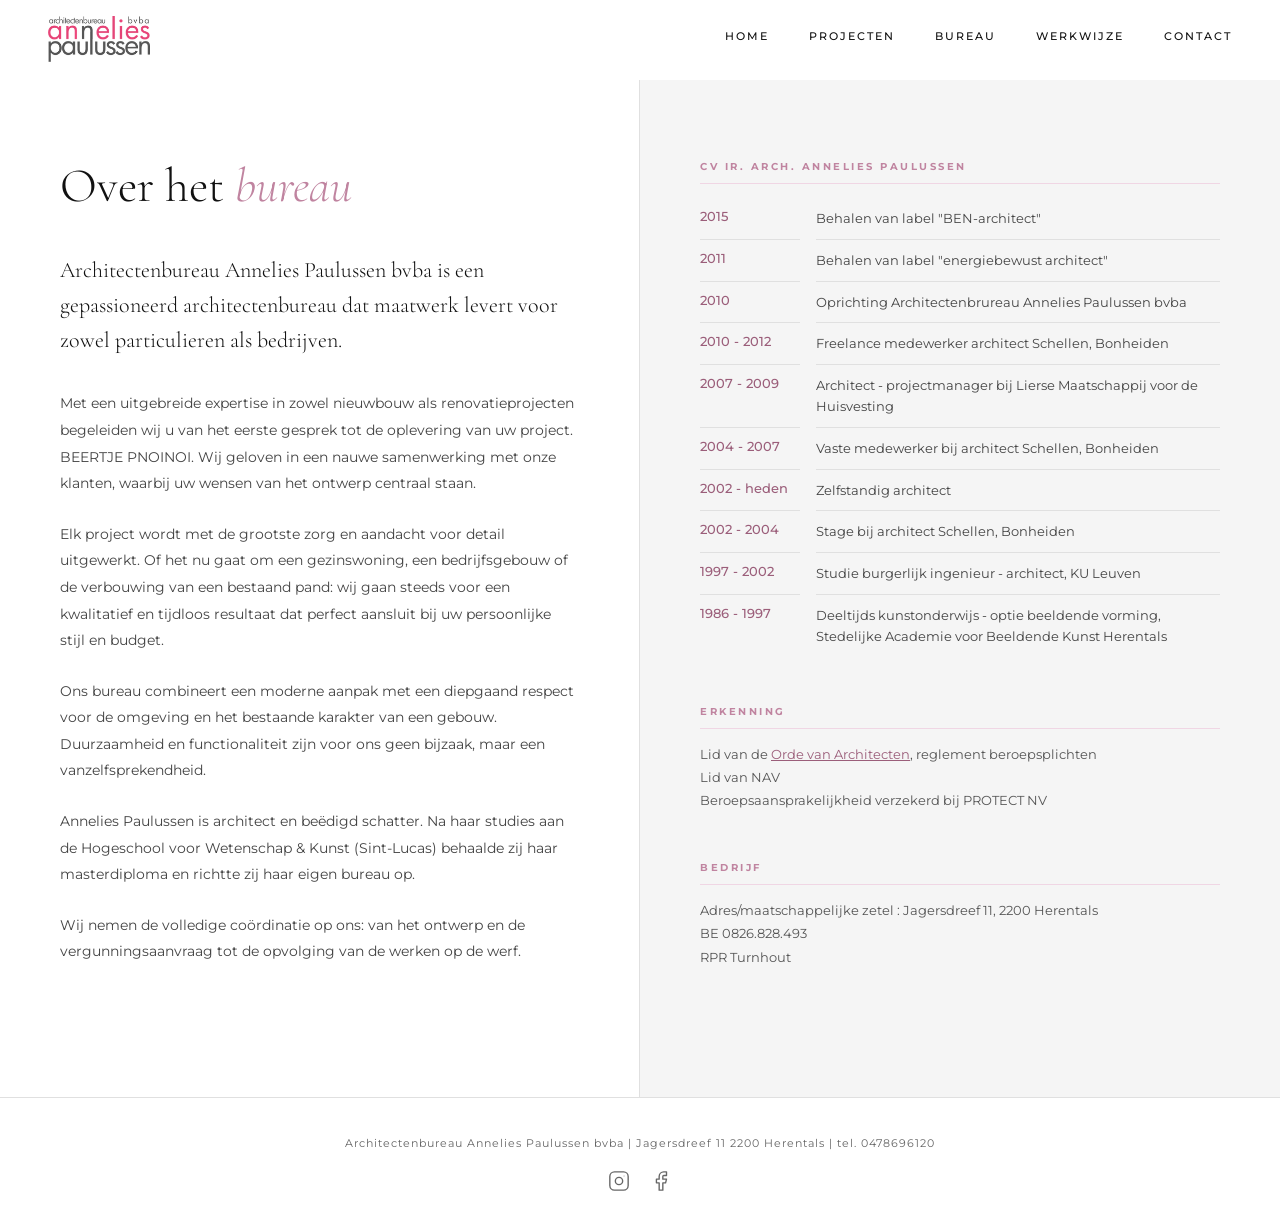
==== commit c3703aff: "Update recognition and company information in index.html" ====
--- a/bureau/index.html
+++ b/bureau/index.html
@@ -100,12 +100,12 @@
         </div>
       </div>
       <div class="info-block reveal">
-        <h4>Werkwijze</h4>
-        <p>Van een eerste vrijblijvend gesprek tot de definitieve oplevering begeleiden wij u stap voor stap. Benieuwd hoe dat er concreet uitziet? Bekijk onze <a href="../werkwijze/" style="color:var(--accent-dark); text-decoration:underline;">werkwijze</a>.</p>
+        <h4>Erkenning</h4>
+        <p>Lid van de <a href="https://www.architect.be" style="color:var(--accent-dark);">Orde van Architecten</a>, reglement beroepsplichten<br>Lid van NAV<br>Beroepsaansprakelijkheid verzekerd bij PROTECT NV</p>
       </div>
       <div class="info-block reveal">
-        <h4>Erkenning</h4>
-        <p>Lid van de Orde van Architecten – Vlaamse Raad<br>Beëdigd schatter</p>
+        <h4>Bedrijf</h4>
+        <p>Adres/maatschappelijke zetel :  Jagersdreef 11, 2200 Herentals<br>BE 0826.828.493<br>RPR Turnhout</p>
       </div>
     </div>
   </div>
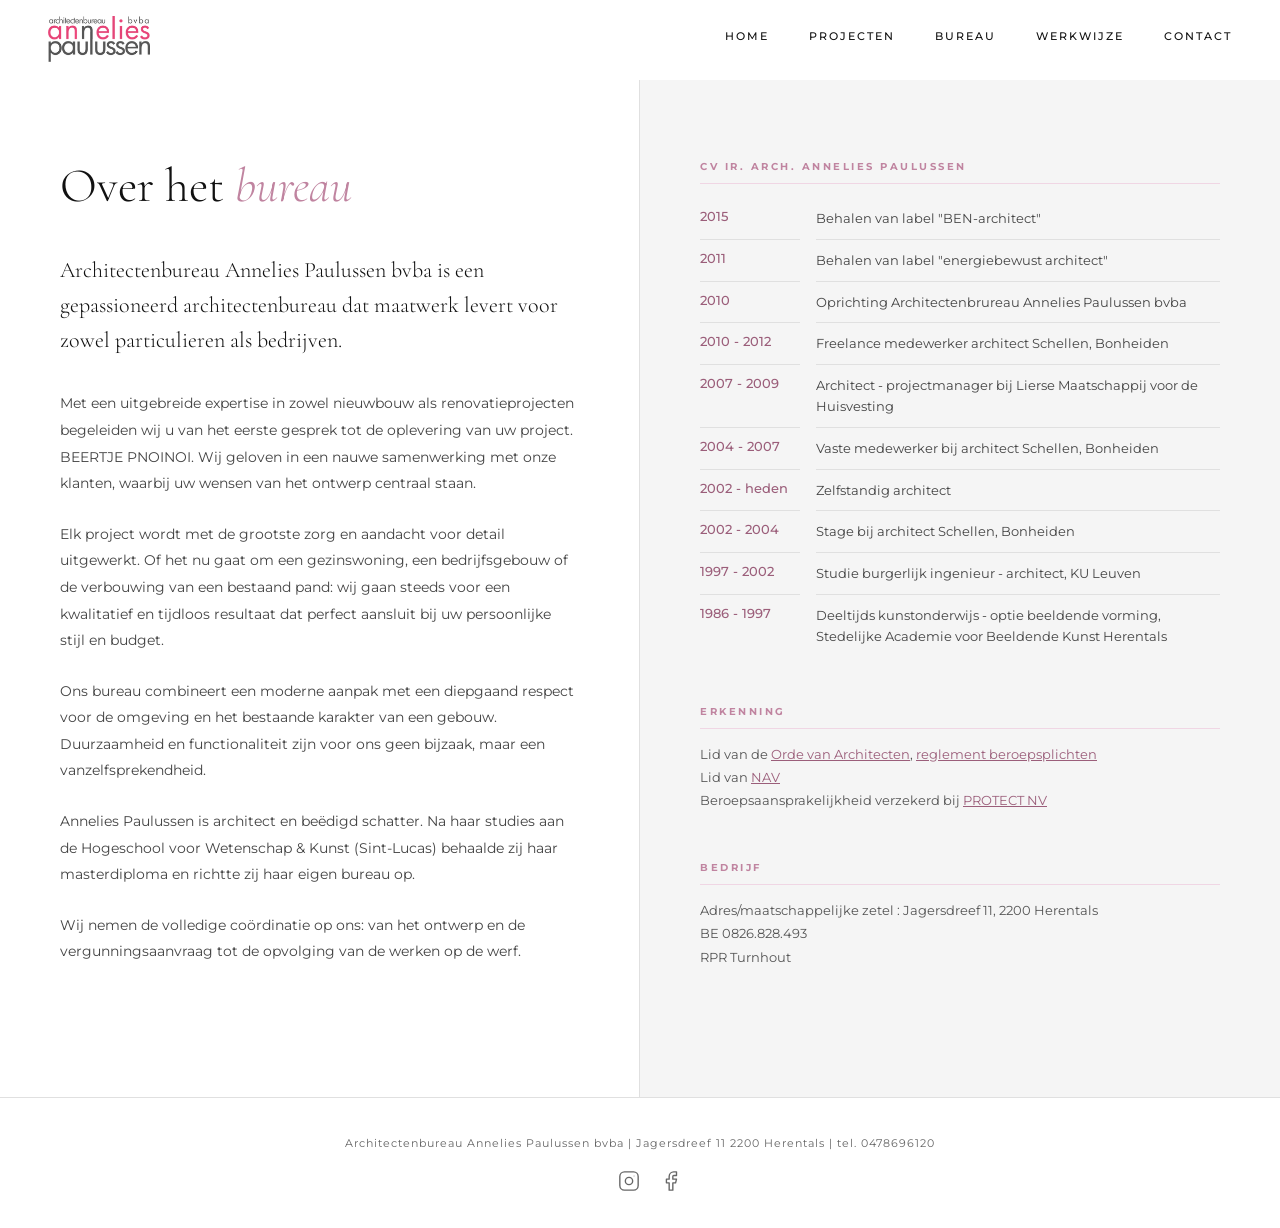
==== commit d196b76c: "Enhance recognition information with links Updated recognition section with additional links and det" ====
--- a/bureau/index.html
+++ b/bureau/index.html
@@ -101,7 +101,7 @@
       </div>
       <div class="info-block reveal">
         <h4>Erkenning</h4>
-        <p>Lid van de <a href="https://www.architect.be" style="color:var(--accent-dark);">Orde van Architecten</a>, reglement beroepsplichten<br>Lid van NAV<br>Beroepsaansprakelijkheid verzekerd bij PROTECT NV</p>
+        <p>Lid van de <a href="https://www.architect.be" style="color:var(--accent-dark)">Orde van Architecten</a>, <a href="https://www.architect.be/architecten/reglement-van-beroepsplichten" style="color:var(--accent-dark)">reglement beroepsplichten</a> <br>Lid van <a href="https://www.nav.be" style="color:var(--accent-dark)">NAV<a/> <br>Beroepsaansprakelijkheid verzekerd bij <a href="https://protect.be" style="color:var(--accent-dark)">PROTECT NV<a/> </p>
       </div>
       <div class="info-block reveal">
         <h4>Bedrijf</h4>
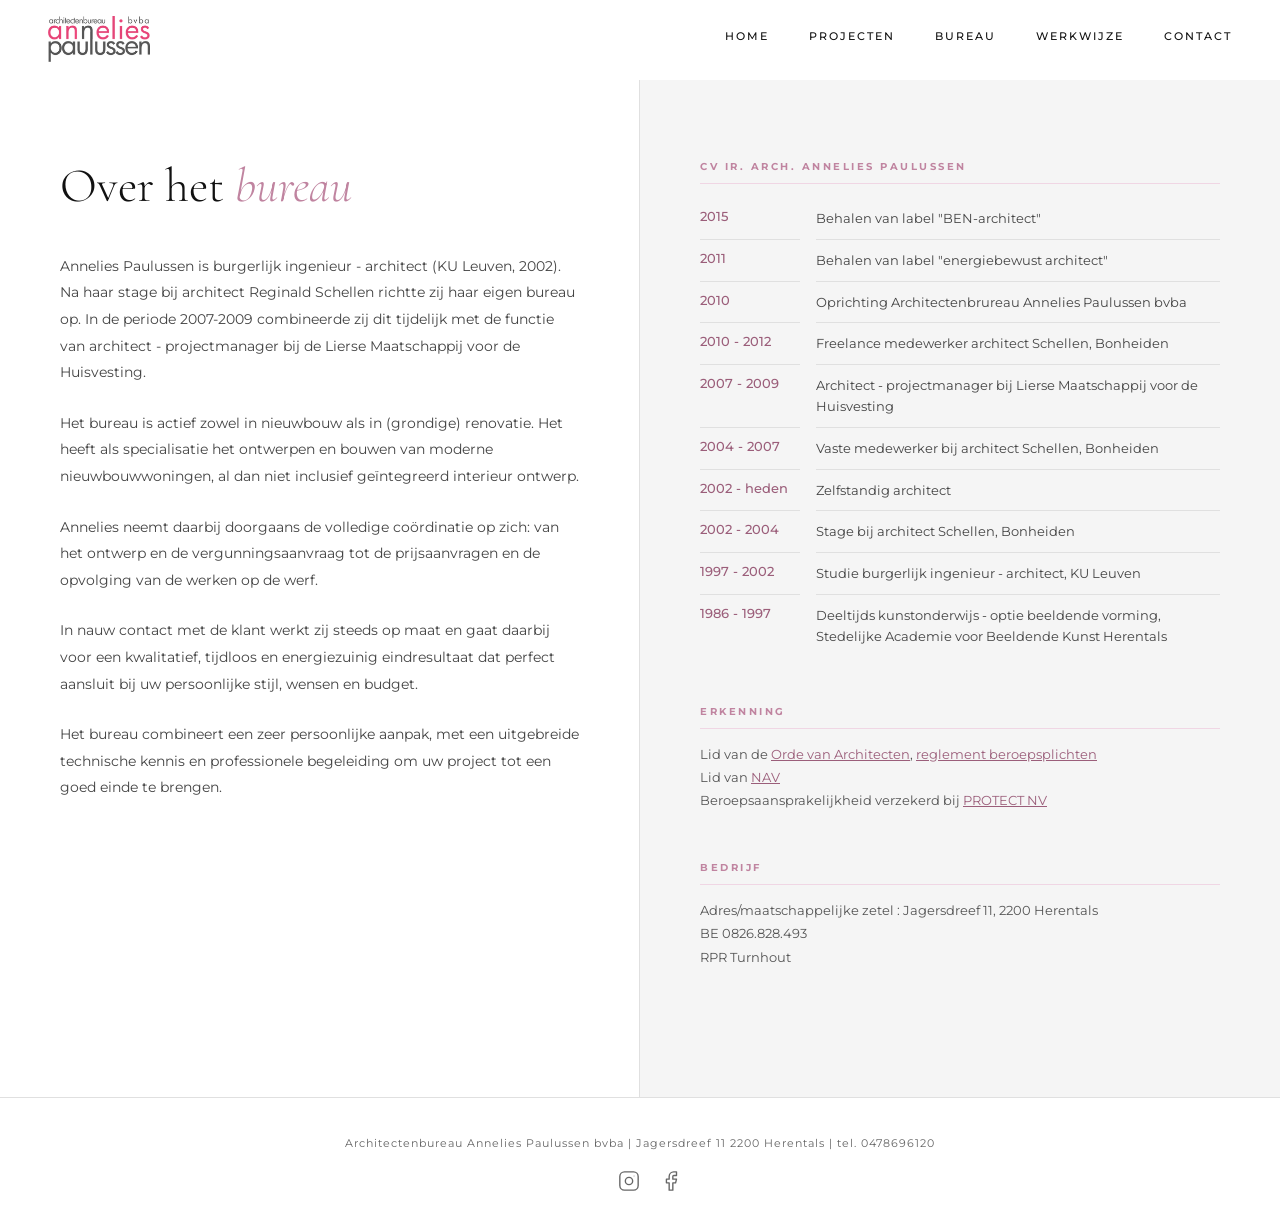
==== commit 35691ab5: "Update bureau description and architect details" ====
--- a/bureau/index.html
+++ b/bureau/index.html
@@ -57,12 +57,11 @@
   <div class="bureau-content">
     <div class="bureau-text">
       <h2 class="reveal">Over het <em>bureau</em></h2>
-      <p class="lead reveal">Architectenbureau Annelies Paulussen bvba is een gepassioneerd architectenbureau dat maatwerk levert voor zowel particulieren als bedrijven.</p>
-      <p class="reveal">Met een uitgebreide expertise in zowel nieuwbouw als renovatieprojecten begeleiden wij u van het eerste gesprek tot de oplevering van uw project. BEERTJE PNOINOI. Wij geloven in een nauwe samenwerking met onze klanten, waarbij uw wensen van het ontwerp centraal staan.</p>
-      <p class="reveal">Elk project wordt met de grootste zorg en aandacht voor detail uitgewerkt. Of het nu gaat om een gezinswoning, een bedrijfsgebouw of de verbouwing van een bestaand pand: wij gaan steeds voor een kwalitatief en tijdloos resultaat dat perfect aansluit bij uw persoonlijke stijl en budget.</p>
-      <p class="reveal">Ons bureau combineert een moderne aanpak met een diepgaand respect voor de omgeving en het bestaande karakter van een gebouw. Duurzaamheid en functionaliteit zijn voor ons geen bijzaak, maar een vanzelfsprekendheid.</p>
-      <p class="reveal">Annelies Paulussen is architect en beëdigd schatter. Na haar studies aan de Hogeschool voor Wetenschap &amp; Kunst (Sint-Lucas) behaalde zij haar masterdiploma en richtte zij haar eigen bureau op.</p>
-      <p class="reveal">Wij nemen de volledige coördinatie op ons: van het ontwerp en de vergunningsaanvraag tot de opvolging van de werken op de werf.</p>
+      <p class="reveal">Annelies Paulussen is burgerlijk ingenieur - architect (KU Leuven, 2002). Na haar stage bij architect Reginald Schellen richtte zij haar eigen bureau op. In de periode 2007-2009 combineerde zij dit tijdelijk met de functie van architect - projectmanager bij de Lierse Maatschappij voor de Huisvesting.</p>
+      <p class="reveal">Het bureau is actief zowel in nieuwbouw als in (grondige) renovatie. Het heeft als specialisatie het ontwerpen en bouwen van moderne nieuwbouwwoningen, al dan niet inclusief geïntegreerd interieur ontwerp. </p>
+      <p class="reveal">Annelies neemt daarbij doorgaans de volledige coördinatie op zich: van het ontwerp en de vergunningsaanvraag tot de prijsaanvragen en de opvolging van de werken op de werf.</p>
+      <p class="reveal">In nauw contact met de klant werkt zij steeds op maat en gaat daarbij voor een kwalitatief, tijdloos en energiezuinig eindresultaat dat perfect aansluit bij uw persoonlijke stijl, wensen en budget.</p>
+      <p class="reveal">Het bureau combineert een zeer persoonlijke aanpak, met een uitgebreide technische kennis en professionele begeleiding om uw project tot een goed einde te brengen.</p>
     </div>
     <div class="bureau-aside">
       <div class="info-block reveal">
@@ -114,14 +113,14 @@
       Architectenbureau Annelies Paulussen bvba | Jagersdreef 11 2200 Herentals | tel. 0478696120
     </div>
     <div class="footer-social">
-      <a href="https://www.instagram.com/" target="_blank" rel="noopener" aria-label="Instagram">
+      <a href="https://www.instagram.com/architect_annelies_paulussen/" target="_blank" rel="noopener" aria-label="Instagram">
         <svg xmlns="http://www.w3.org/2000/svg" viewBox="0 0 24 24" fill="none" stroke="currentColor" stroke-width="1.5" stroke-linecap="round" stroke-linejoin="round">
           <rect x="2" y="2" width="20" height="20" rx="5" ry="5"/>
           <circle cx="12" cy="12" r="4"/>
           <circle cx="17.5" cy="6.5" r="0.5" fill="currentColor" stroke="none"/>
         </svg>
       </a>
-      <a href="https://www.facebook.com/" target="_blank" rel="noopener" aria-label="Facebook">
+      <a href="https://www.facebook.com/ArchitectenbureauAnneliesPaulussenbv/" target="_blank" rel="noopener" aria-label="Facebook">
         <svg xmlns="http://www.w3.org/2000/svg" viewBox="0 0 24 24" fill="none" stroke="currentColor" stroke-width="1.5" stroke-linecap="round" stroke-linejoin="round">
           <path d="M18 2h-3a5 5 0 0 0-5 5v3H7v4h3v8h4v-8h3l1-4h-4V7a1 1 0 0 1 1-1h3z"/>
         </svg>
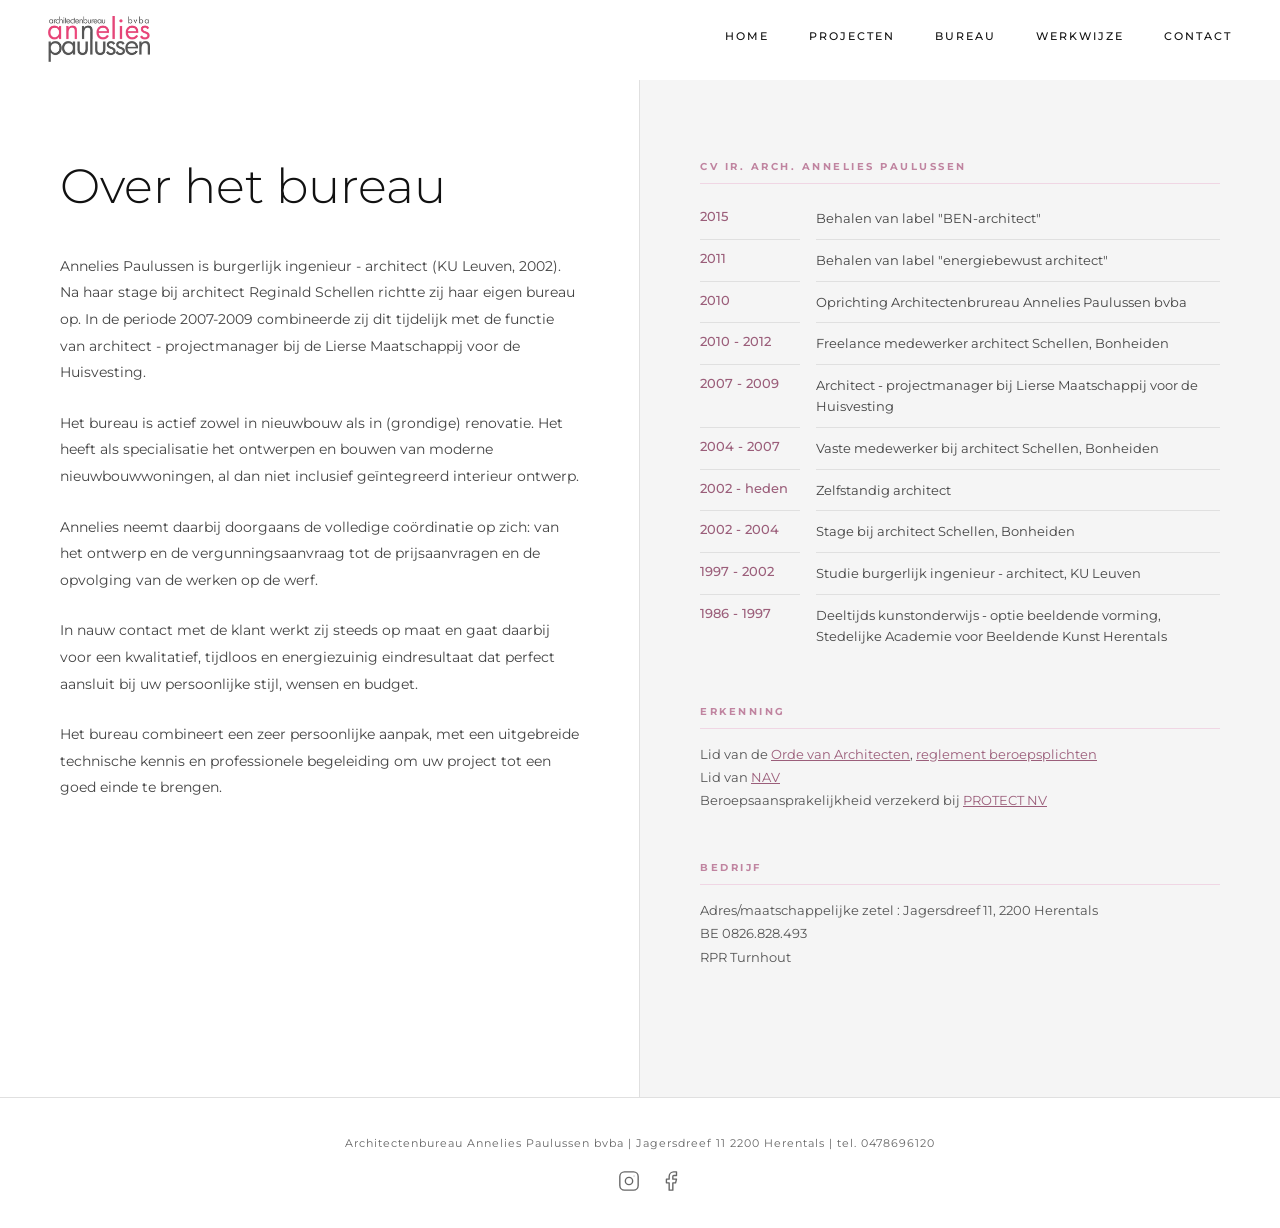
==== commit 3a24518d: "Update heading text in bureau index.html" ====
--- a/bureau/index.html
+++ b/bureau/index.html
@@ -56,7 +56,7 @@
 <div id="bureau" class="page">
   <div class="bureau-content">
     <div class="bureau-text">
-      <h2 class="reveal">Over het <em>bureau</em></h2>
+      <h2 class="reveal">Over het bureau</h2>
       <p class="reveal">Annelies Paulussen is burgerlijk ingenieur - architect (KU Leuven, 2002). Na haar stage bij architect Reginald Schellen richtte zij haar eigen bureau op. In de periode 2007-2009 combineerde zij dit tijdelijk met de functie van architect - projectmanager bij de Lierse Maatschappij voor de Huisvesting.</p>
       <p class="reveal">Het bureau is actief zowel in nieuwbouw als in (grondige) renovatie. Het heeft als specialisatie het ontwerpen en bouwen van moderne nieuwbouwwoningen, al dan niet inclusief geïntegreerd interieur ontwerp. </p>
       <p class="reveal">Annelies neemt daarbij doorgaans de volledige coördinatie op zich: van het ontwerp en de vergunningsaanvraag tot de prijsaanvragen en de opvolging van de werken op de werf.</p>
--- a/css/style.css
+++ b/css/style.css
@@ -239,13 +239,13 @@
     padding: 20px 0;
   }
   .home-row-text h2 {
-    font-family: 'Cormorant Garamond', serif;
+    font-family: 'Montserrat', sans-serif;
     font-size: 38px;
     font-weight: 300;
     line-height: 1.2;
     margin-bottom: 20px;
   }
-  .home-row-text h2 em { color: var(--accent); font-style: italic; }
+  .home-row-text h2 em { color: var(--black); }
   .home-row-text p {
     font-size: 14px;
     line-height: 1.9;
@@ -272,13 +272,13 @@
     background: var(--white);
   }
   .home-projects-title {
-    font-family: 'Cormorant Garamond', serif;
+    font-family: 'Montserrat', sans-serif;
     font-size: 42px;
     font-weight: 300;
     text-align: center;
     margin-bottom: 40px;
   }
-  .home-projects-title em { color: var(--accent); font-style: italic; }
+  .home-projects-title em { color: var(--black); }
 
   .home-projects-grid {
     display: grid;
@@ -312,7 +312,7 @@
     padding: 14px 0 4px;
   }
   .home-project-card-label h4 {
-    font-family: 'Cormorant Garamond', serif;
+    font-family: 'Montserrat', sans-serif;
     font-size: 18px;
     font-weight: 400;
     margin-bottom: 2px;
@@ -359,12 +359,12 @@
     text-align: center;
   }
   .page-header h2 {
-    font-family: 'Cormorant Garamond', serif;
+    font-family: 'Montserrat', sans-serif;
     font-size: 52px;
     font-weight: 300;
     letter-spacing: -1px;
   }
-  .page-header h2 span { color: var(--accent); font-style: italic; }
+  .page-header h2 span { color: var(--accent); }
 
   /* Projecten pagina: 2 foto's naast elkaar met witte strook */
   .projects-overview {
@@ -435,7 +435,7 @@
     z-index: 2;
   }
   .project-category-label h3 {
-    font-family: 'Cormorant Garamond', serif;
+    font-family: 'Montserrat', sans-serif;
     font-size: 36px;
     font-weight: 300;
   }
@@ -524,7 +524,7 @@
   }
   .photo-item:hover .photo-item-label { opacity: 1; transform: translateY(0); }
   .photo-item-label h4 {
-    font-family: 'Cormorant Garamond', serif;
+    font-family: 'Montserrat', sans-serif;
     font-size: 20px;
     font-weight: 400;
   }
@@ -584,7 +584,7 @@
   .viewer-back-top::before { content: '←'; font-size: 14px; margin-right: 2px; }
 
   .viewer-page-title {
-    font-family: 'Cormorant Garamond', serif;
+    font-family: 'Montserrat', sans-serif;
     font-size: 46px;
     font-weight: 300;
     text-align: center;
@@ -748,13 +748,13 @@
     border-right: 1px solid var(--grey-mid);
   }
   .bureau-text h2 {
-    font-family: 'Cormorant Garamond', serif;
+    font-family: 'Montserrat', sans-serif;
     font-size: 48px;
     font-weight: 300;
     margin-bottom: 40px;
     line-height: 1.1;
   }
-  .bureau-text h2 em { color: var(--accent); font-style: italic; }
+  .bureau-text h2 em { color: var(--dark); }
   .bureau-text p {
     font-size: 14px;
     line-height: 1.9;
@@ -762,7 +762,7 @@
     margin-bottom: 24px;
   }
   .bureau-text .lead {
-    font-family: 'Cormorant Garamond', serif;
+    font-family: 'Montserrat', sans-serif;
     font-size: 22px;
     font-weight: 300;
     color: var(--black);
@@ -819,13 +819,13 @@
     background: var(--grey);
   }
   .contact-info h2 {
-    font-family: 'Cormorant Garamond', serif;
+    font-family: 'Montserrat', sans-serif;
     font-size: 48px;
     font-weight: 300;
     margin-bottom: 50px;
     line-height: 1.1;
   }
-  .contact-info h2 em { color: var(--accent); font-style: italic; }
+  .contact-info h2 em { color: var(--dark); }
   .contact-detail { margin-bottom: 36px; }
   .contact-detail h4 {
     font-size: 10px;
@@ -845,7 +845,7 @@
   .contact-detail a:hover { color: var(--accent); }
   .contact-form-wrap { padding: 80px 60px; }
   .contact-form-wrap h3 {
-    font-family: 'Cormorant Garamond', serif;
+    font-family: 'Montserrat', sans-serif;
     font-size: 32px;
     font-weight: 300;
     margin-bottom: 40px;
@@ -943,7 +943,7 @@
     display: flex;
     align-items: center;
     justify-content: center;
-    font-family: 'Cormorant Garamond', serif;
+    font-family: 'Montserrat', sans-serif;
     font-size: 20px;
     font-weight: 400;
     color: var(--accent-dark);
@@ -952,7 +952,7 @@
   }
   .werkwijze-step-content { padding-top: 8px; }
   .werkwijze-step-content h3 {
-    font-family: 'Cormorant Garamond', serif;
+    font-family: 'Montserrat', sans-serif;
     font-size: 26px;
     font-weight: 400;
     margin-bottom: 10px;
@@ -1010,7 +1010,7 @@
   .form-success { display: none; text-align: center; padding: 40px; }
   .form-success.show { display: block; }
   .form-success h3 {
-    font-family: 'Cormorant Garamond', serif;
+    font-family: 'Montserrat', sans-serif;
     font-size: 32px;
     color: var(--accent);
     margin-bottom: 12px;
